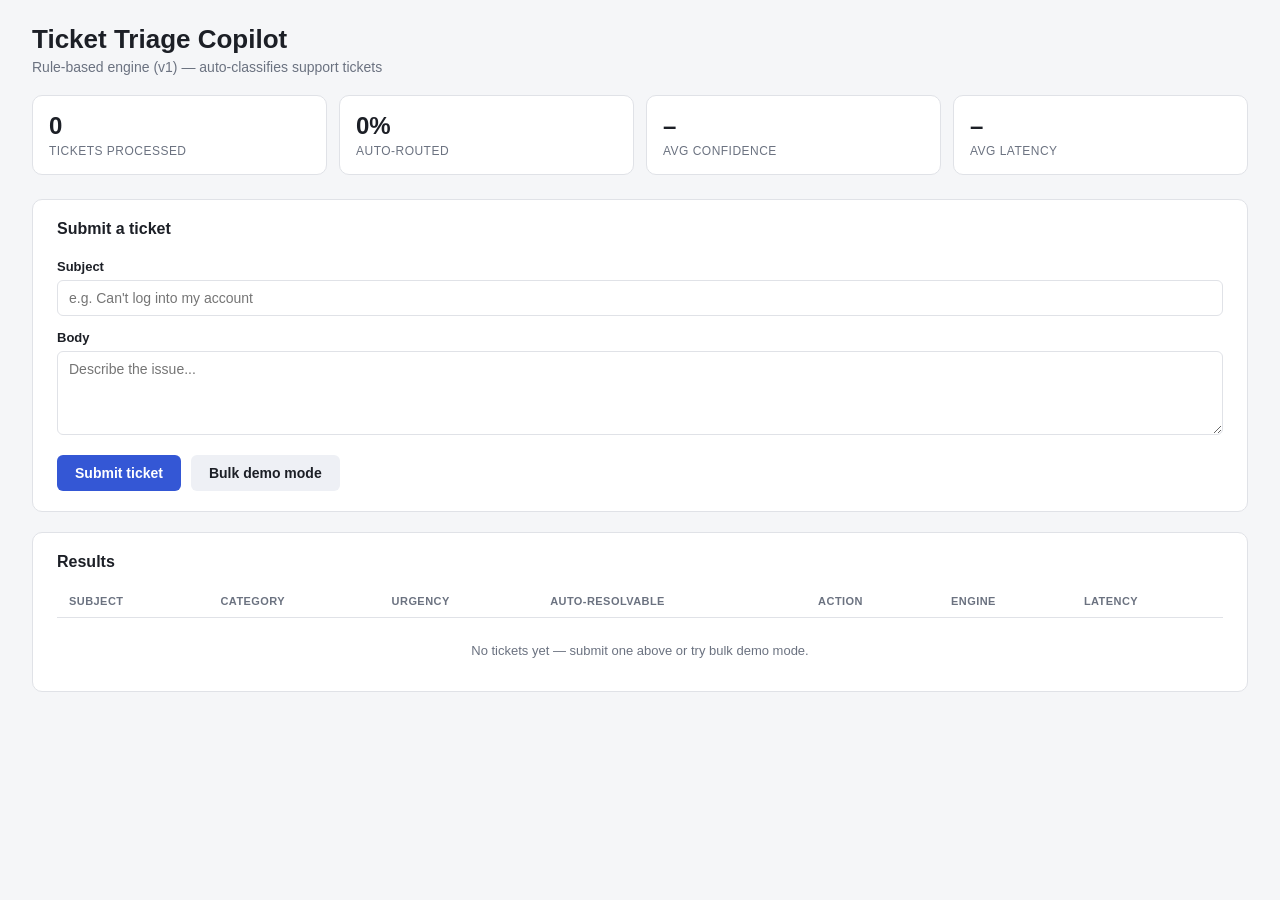
==== src/main/resources/static/index.html @ 5a908faa "Add RuleBasedEngine, aggregator, and end-to-end dashboard Implements the pluggable DecisionEngine in" ====
<!DOCTYPE html>
<html lang="en">
<head>
<meta charset="UTF-8" />
<meta name="viewport" content="width=device-width, initial-scale=1.0" />
<title>Ticket Triage Copilot</title>
<link rel="stylesheet" href="styles.css" />
</head>
<body>
<header>
  <h1>Ticket Triage Copilot</h1>
  <p class="subtitle">Rule-based engine (v1) &mdash; auto-classifies support tickets</p>
</header>

<section class="stats-bar">
  <div class="stat">
    <span class="stat-value" id="statCount">0</span>
    <span class="stat-label">Tickets processed</span>
  </div>
  <div class="stat">
    <span class="stat-value" id="statAutoRoute">0%</span>
    <span class="stat-label">Auto-routed</span>
  </div>
  <div class="stat">
    <span class="stat-value" id="statConfidence">&ndash;</span>
    <span class="stat-label">Avg confidence</span>
  </div>
  <div class="stat">
    <span class="stat-value" id="statLatency">&ndash;</span>
    <span class="stat-label">Avg latency</span>
  </div>
</section>

<section class="panel">
  <h2>Submit a ticket</h2>
  <form id="ticketForm">
    <label for="subject">Subject</label>
    <input id="subject" type="text" required placeholder="e.g. Can't log into my account" />

    <label for="body">Body</label>
    <textarea id="body" required rows="4" placeholder="Describe the issue..."></textarea>

    <div class="form-actions">
      <button type="submit" id="submitBtn">Submit ticket</button>
      <button type="button" id="bulkDemoBtn">Bulk demo mode</button>
    </div>
  </form>
</section>

<section class="panel">
  <h2>Results</h2>
  <div class="table-wrap">
    <table id="resultsTable">
      <thead>
        <tr>
          <th>Subject</th>
          <th>Category</th>
          <th>Urgency</th>
          <th>Auto-resolvable</th>
          <th>Action</th>
          <th>Engine</th>
          <th>Latency</th>
        </tr>
      </thead>
      <tbody id="resultsBody"></tbody>
    </table>
  </div>
  <p id="emptyState" class="empty-state">No tickets yet &mdash; submit one above or try bulk demo mode.</p>
</section>

<script src="samples.js"></script>
<script src="app.js"></script>
</body>
</html>
---- src/main/resources/static/styles.css ----
:root {
  --bg: #f5f6f8;
  --panel-bg: #ffffff;
  --border: #e0e2e7;
  --text: #1c1f26;
  --muted: #6b7280;
  --accent: #3457d5;
  --green-bg: #e6f6ec;
  --green-border: #34a853;
  --yellow-bg: #fff8e1;
  --yellow-border: #f0ad0e;
}

* {
  box-sizing: border-box;
}

body {
  margin: 0;
  font-family: -apple-system, BlinkMacSystemFont, "Segoe UI", Roboto, sans-serif;
  background: var(--bg);
  color: var(--text);
  padding: 24px 32px 60px;
}

header h1 {
  margin: 0 0 4px;
  font-size: 26px;
}

.subtitle {
  margin: 0 0 20px;
  color: var(--muted);
  font-size: 14px;
}

.stats-bar {
  display: grid;
  grid-template-columns: repeat(4, 1fr);
  gap: 12px;
  margin-bottom: 24px;
}

.stat {
  background: var(--panel-bg);
  border: 1px solid var(--border);
  border-radius: 10px;
  padding: 16px;
  display: flex;
  flex-direction: column;
  gap: 4px;
}

.stat-value {
  font-size: 24px;
  font-weight: 600;
}

.stat-label {
  font-size: 12px;
  color: var(--muted);
  text-transform: uppercase;
  letter-spacing: 0.04em;
}

.panel {
  background: var(--panel-bg);
  border: 1px solid var(--border);
  border-radius: 10px;
  padding: 20px 24px;
  margin-bottom: 20px;
}

.panel h2 {
  margin-top: 0;
  font-size: 16px;
}

#ticketForm {
  display: flex;
  flex-direction: column;
  gap: 6px;
}

#ticketForm label {
  font-size: 13px;
  font-weight: 600;
  margin-top: 8px;
}

#ticketForm input,
#ticketForm textarea {
  border: 1px solid var(--border);
  border-radius: 6px;
  padding: 9px 11px;
  font-size: 14px;
  font-family: inherit;
  resize: vertical;
}

.form-actions {
  display: flex;
  gap: 10px;
  margin-top: 14px;
}

button {
  border: none;
  border-radius: 6px;
  padding: 10px 18px;
  font-size: 14px;
  font-weight: 600;
  cursor: pointer;
}

#submitBtn {
  background: var(--accent);
  color: white;
}

#submitBtn:disabled,
#bulkDemoBtn:disabled {
  opacity: 0.6;
  cursor: not-allowed;
}

#bulkDemoBtn {
  background: #eef0f5;
  color: var(--text);
}

.table-wrap {
  overflow-x: auto;
}

table {
  width: 100%;
  border-collapse: collapse;
  font-size: 13px;
}

th, td {
  text-align: left;
  padding: 10px 12px;
  border-bottom: 1px solid var(--border);
  white-space: nowrap;
}

td:first-child {
  white-space: normal;
  max-width: 320px;
}

th {
  color: var(--muted);
  font-size: 11px;
  text-transform: uppercase;
  letter-spacing: 0.04em;
}

tr.row-auto {
  background: var(--green-bg);
  border-left: 3px solid var(--green-border);
}

tr.row-review {
  background: var(--yellow-bg);
  border-left: 3px solid var(--yellow-border);
}

.confidence {
  color: var(--muted);
  font-size: 11px;
}

.empty-state {
  color: var(--muted);
  font-size: 13px;
  text-align: center;
  padding: 12px 0 0;
}
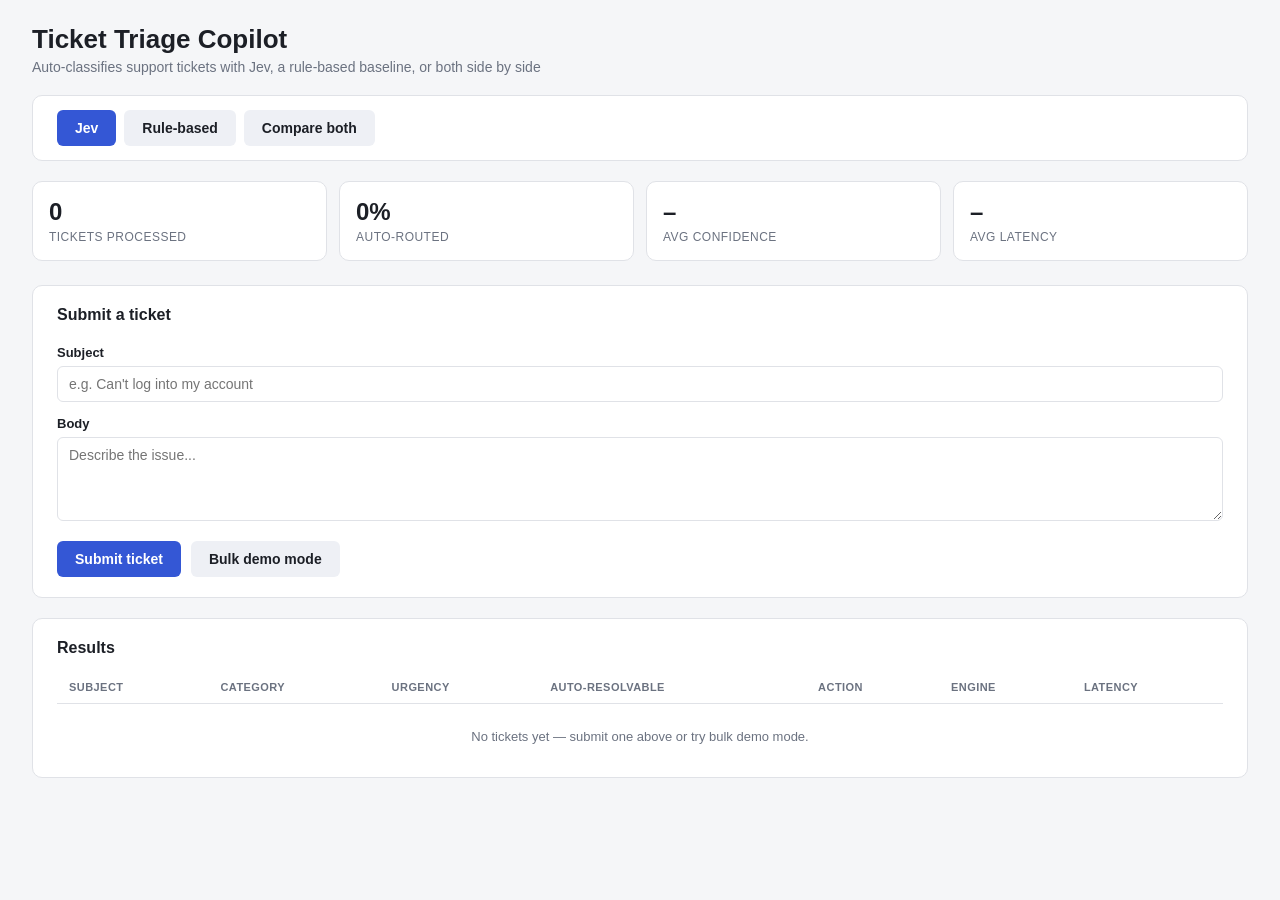
==== commit 5bb82af8: "Add automatic fallback, FAQ fast path, engine toggle, and compare view Implements the last build ste" ====
--- a/src/main/resources/static/index.html
+++ b/src/main/resources/static/index.html
@@ -9,25 +9,46 @@
 <body>
 <header>
   <h1>Ticket Triage Copilot</h1>
-  <p class="subtitle">Rule-based engine (v1) &mdash; auto-classifies support tickets</p>
+  <p class="subtitle">Auto-classifies support tickets with Jev, a rule-based baseline, or both side by side</p>
 </header>
 
-<section class="stats-bar">
-  <div class="stat">
+<section class="panel engine-panel">
+  <h2>Engine</h2>
+  <div class="engine-toggle" id="engineToggle">
+    <button type="button" class="engine-btn active" data-engine="jev">Jev</button>
+    <button type="button" class="engine-btn" data-engine="rule_based">Rule-based</button>
+    <button type="button" class="engine-btn" data-engine="compare">Compare both</button>
+  </div>
+</section>
+
+<section class="stats-bar" id="statsBar" data-mode="single">
+  <div class="stat" data-mode="both">
     <span class="stat-value" id="statCount">0</span>
     <span class="stat-label">Tickets processed</span>
   </div>
-  <div class="stat">
+  <div class="stat" data-mode="both">
     <span class="stat-value" id="statAutoRoute">0%</span>
     <span class="stat-label">Auto-routed</span>
   </div>
-  <div class="stat">
+  <div class="stat" data-mode="both">
     <span class="stat-value" id="statConfidence">&ndash;</span>
     <span class="stat-label">Avg confidence</span>
   </div>
-  <div class="stat">
+  <div class="stat" data-mode="single">
     <span class="stat-value" id="statLatency">&ndash;</span>
     <span class="stat-label">Avg latency</span>
+  </div>
+  <div class="stat" data-mode="compare">
+    <span class="stat-value" id="statLatencyJev">&ndash;</span>
+    <span class="stat-label">Avg latency (Jev)</span>
+  </div>
+  <div class="stat" data-mode="compare">
+    <span class="stat-value" id="statLatencyRuleBased">&ndash;</span>
+    <span class="stat-label">Avg latency (Rule-based)</span>
+  </div>
+  <div class="stat" data-mode="compare">
+    <span class="stat-value" id="statAgreement">&ndash;</span>
+    <span class="stat-label">Agreement rate</span>
   </div>
 </section>
 
@@ -49,7 +70,8 @@
 
 <section class="panel">
   <h2>Results</h2>
-  <div class="table-wrap">
+
+  <div class="table-wrap" id="singleResultsWrap">
     <table id="resultsTable">
       <thead>
         <tr>
@@ -65,6 +87,23 @@
       <tbody id="resultsBody"></tbody>
     </table>
   </div>
+
+  <div class="table-wrap" id="compareResultsWrap" style="display: none">
+    <table id="compareTable">
+      <thead>
+        <tr>
+          <th>Subject</th>
+          <th>Category</th>
+          <th>Urgency</th>
+          <th>Auto-resolvable</th>
+          <th>Action</th>
+          <th>Latency</th>
+        </tr>
+      </thead>
+      <tbody id="compareBody"></tbody>
+    </table>
+  </div>
+
   <p id="emptyState" class="empty-state">No tickets yet &mdash; submit one above or try bulk demo mode.</p>
 </section>
 
--- a/src/main/resources/static/styles.css
+++ b/src/main/resources/static/styles.css
@@ -9,6 +9,8 @@
   --green-border: #34a853;
   --yellow-bg: #fff8e1;
   --yellow-border: #f0ad0e;
+  --diff-bg: #fde8e8;
+  --diff-border: #e0554f;
 }
 
 * {
@@ -36,9 +38,14 @@
 
 .stats-bar {
   display: grid;
-  grid-template-columns: repeat(4, 1fr);
+  grid-template-columns: repeat(auto-fit, minmax(150px, 1fr));
   gap: 12px;
   margin-bottom: 24px;
+}
+
+.stats-bar[data-mode="single"] .stat[data-mode="compare"],
+.stats-bar[data-mode="compare"] .stat[data-mode="single"] {
+  display: none;
 }
 
 .stat {
@@ -74,6 +81,29 @@
 .panel h2 {
   margin-top: 0;
   font-size: 16px;
+}
+
+.engine-panel {
+  padding: 14px 24px;
+}
+
+.engine-panel h2 {
+  display: none;
+}
+
+.engine-toggle {
+  display: flex;
+  gap: 8px;
+}
+
+.engine-btn {
+  background: #eef0f5;
+  color: var(--text);
+}
+
+.engine-btn.active {
+  background: var(--accent);
+  color: white;
 }
 
 #ticketForm {
@@ -173,6 +203,25 @@
   font-size: 11px;
 }
 
+.compare-line {
+  white-space: nowrap;
+  line-height: 1.7;
+}
+
+.engine-tag {
+  display: inline-block;
+  min-width: 26px;
+  font-weight: 700;
+  color: var(--muted);
+  font-size: 10px;
+  text-transform: uppercase;
+}
+
+td.diff {
+  background: var(--diff-bg);
+  border-left: 3px solid var(--diff-border);
+}
+
 .empty-state {
   color: var(--muted);
   font-size: 13px;
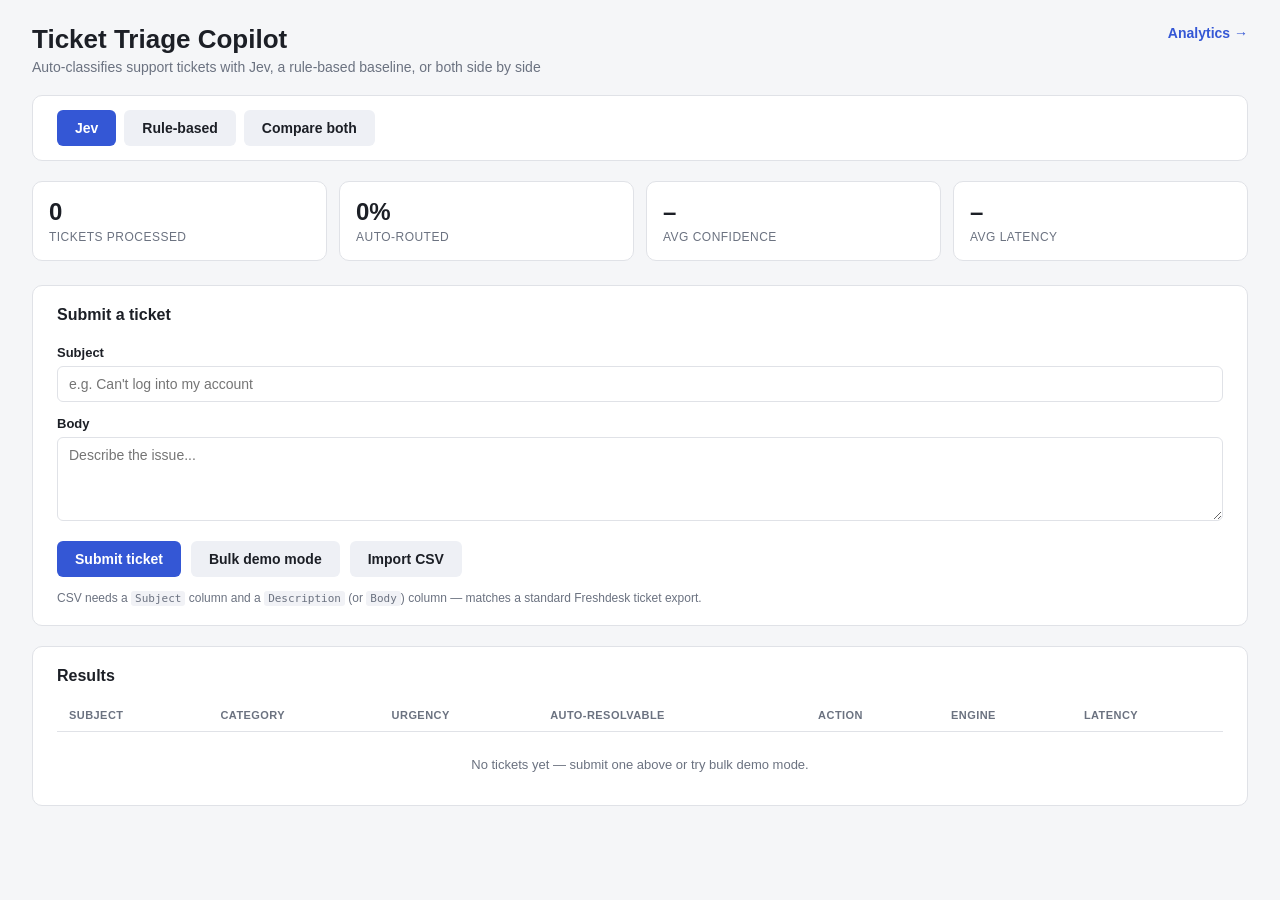
==== commit 481b00e2: "Add CSV ticket import Lets you triage real tickets instead of only the hardcoded demo set: an "Impor" ====
--- a/src/main/resources/static/index.html
+++ b/src/main/resources/static/index.html
@@ -8,8 +8,15 @@
 </head>
 <body>
 <header>
-  <h1>Ticket Triage Copilot</h1>
-  <p class="subtitle">Auto-classifies support tickets with Jev, a rule-based baseline, or both side by side</p>
+  <div class="header-row">
+    <div>
+      <h1>Ticket Triage Copilot</h1>
+      <p class="subtitle">Auto-classifies support tickets with Jev, a rule-based baseline, or both side by side</p>
+    </div>
+    <nav class="top-nav">
+      <a href="analytics.html">Analytics &rarr;</a>
+    </nav>
+  </div>
 </header>
 
 <section class="panel engine-panel">
@@ -64,7 +71,12 @@
     <div class="form-actions">
       <button type="submit" id="submitBtn">Submit ticket</button>
       <button type="button" id="bulkDemoBtn">Bulk demo mode</button>
+      <label class="file-btn" id="importBtn" for="importInput">
+        <span id="importBtnLabel">Import CSV</span>
+        <input type="file" id="importInput" accept=".csv,text/csv" hidden />
+      </label>
     </div>
+    <p class="hint">CSV needs a <code>Subject</code> column and a <code>Description</code> (or <code>Body</code>) column &mdash; matches a standard Freshdesk ticket export.</p>
   </form>
 </section>
 
--- a/src/main/resources/static/styles.css
+++ b/src/main/resources/static/styles.css
@@ -36,6 +36,24 @@
   font-size: 14px;
 }
 
+.header-row {
+  display: flex;
+  justify-content: space-between;
+  align-items: flex-start;
+  gap: 16px;
+}
+
+.top-nav a {
+  color: var(--accent);
+  font-size: 14px;
+  font-weight: 600;
+  text-decoration: none;
+}
+
+.top-nav a:hover {
+  text-decoration: underline;
+}
+
 .stats-bar {
   display: grid;
   grid-template-columns: repeat(auto-fit, minmax(150px, 1fr));
@@ -159,6 +177,42 @@
   color: var(--text);
 }
 
+#ticketForm .file-btn {
+  display: inline-flex;
+  align-items: center;
+  background: #eef0f5;
+  color: var(--text);
+  border-radius: 6px;
+  padding: 10px 18px;
+  font-size: 14px;
+  font-weight: 600;
+  cursor: pointer;
+  margin-top: 0;
+}
+
+#ticketForm .file-btn:hover {
+  background: #e3e6ee;
+}
+
+#ticketForm .file-btn.disabled {
+  opacity: 0.6;
+  cursor: not-allowed;
+  pointer-events: none;
+}
+
+.hint {
+  font-size: 12px;
+  color: var(--muted);
+  margin: 8px 0 0;
+}
+
+.hint code {
+  background: #f1f2f6;
+  padding: 1px 4px;
+  border-radius: 3px;
+  font-size: 11px;
+}
+
 .table-wrap {
   overflow-x: auto;
 }
@@ -222,6 +276,12 @@
   border-left: 3px solid var(--diff-border);
 }
 
+.has-detail {
+  cursor: help;
+  text-decoration: underline dotted var(--muted);
+  text-underline-offset: 3px;
+}
+
 .empty-state {
   color: var(--muted);
   font-size: 13px;
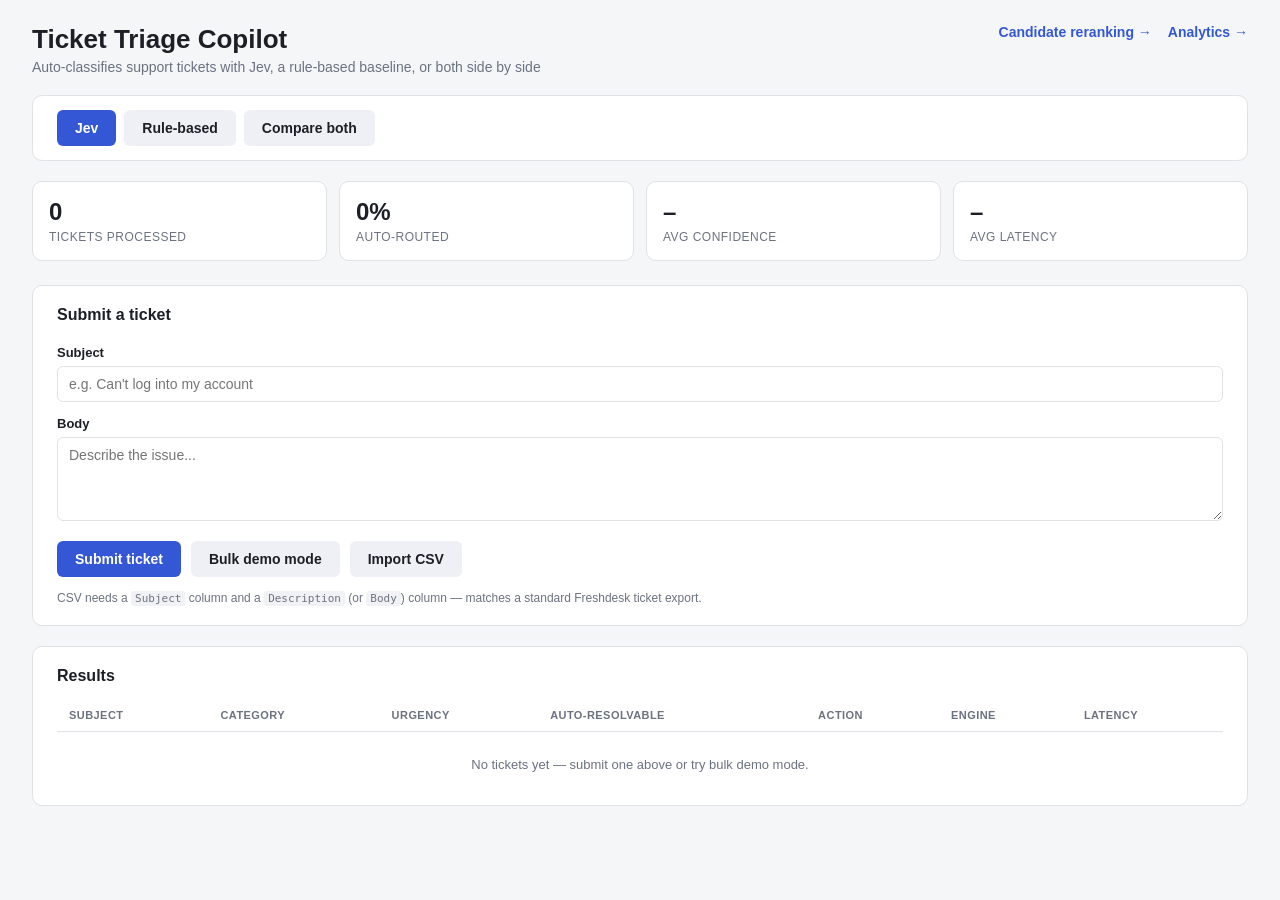
==== commit e697e9bc: "Add Jev-powered candidate reranking showcase Reuses the same Choice/Score/Noul request shape and pro" ====
--- a/src/main/resources/static/index.html
+++ b/src/main/resources/static/index.html
@@ -14,6 +14,7 @@
       <p class="subtitle">Auto-classifies support tickets with Jev, a rule-based baseline, or both side by side</p>
     </div>
     <nav class="top-nav">
+      <a href="candidate-ranking.html">Candidate reranking &rarr;</a>
       <a href="analytics.html">Analytics &rarr;</a>
     </nav>
   </div>
--- a/src/main/resources/static/styles.css
+++ b/src/main/resources/static/styles.css
@@ -43,6 +43,11 @@
   gap: 16px;
 }
 
+.top-nav {
+  display: flex;
+  gap: 16px;
+}
+
 .top-nav a {
   color: var(--accent);
   font-size: 14px;
@@ -288,3 +293,40 @@
   text-align: center;
   padding: 12px 0 0;
 }
+
+.chart {
+  margin-top: 8px;
+}
+
+.chart-axis-label {
+  font-size: 12px;
+  fill: var(--text);
+}
+
+.chart-value-label {
+  font-size: 12px;
+  fill: var(--muted);
+  font-variant-numeric: tabular-nums;
+}
+
+.chart-legend {
+  display: flex;
+  flex-wrap: wrap;
+  gap: 14px;
+  margin-bottom: 4px;
+}
+
+.legend-item {
+  display: inline-flex;
+  align-items: center;
+  gap: 6px;
+  font-size: 12px;
+  color: var(--text);
+}
+
+.legend-swatch {
+  width: 10px;
+  height: 10px;
+  border-radius: 2px;
+  display: inline-block;
+}
